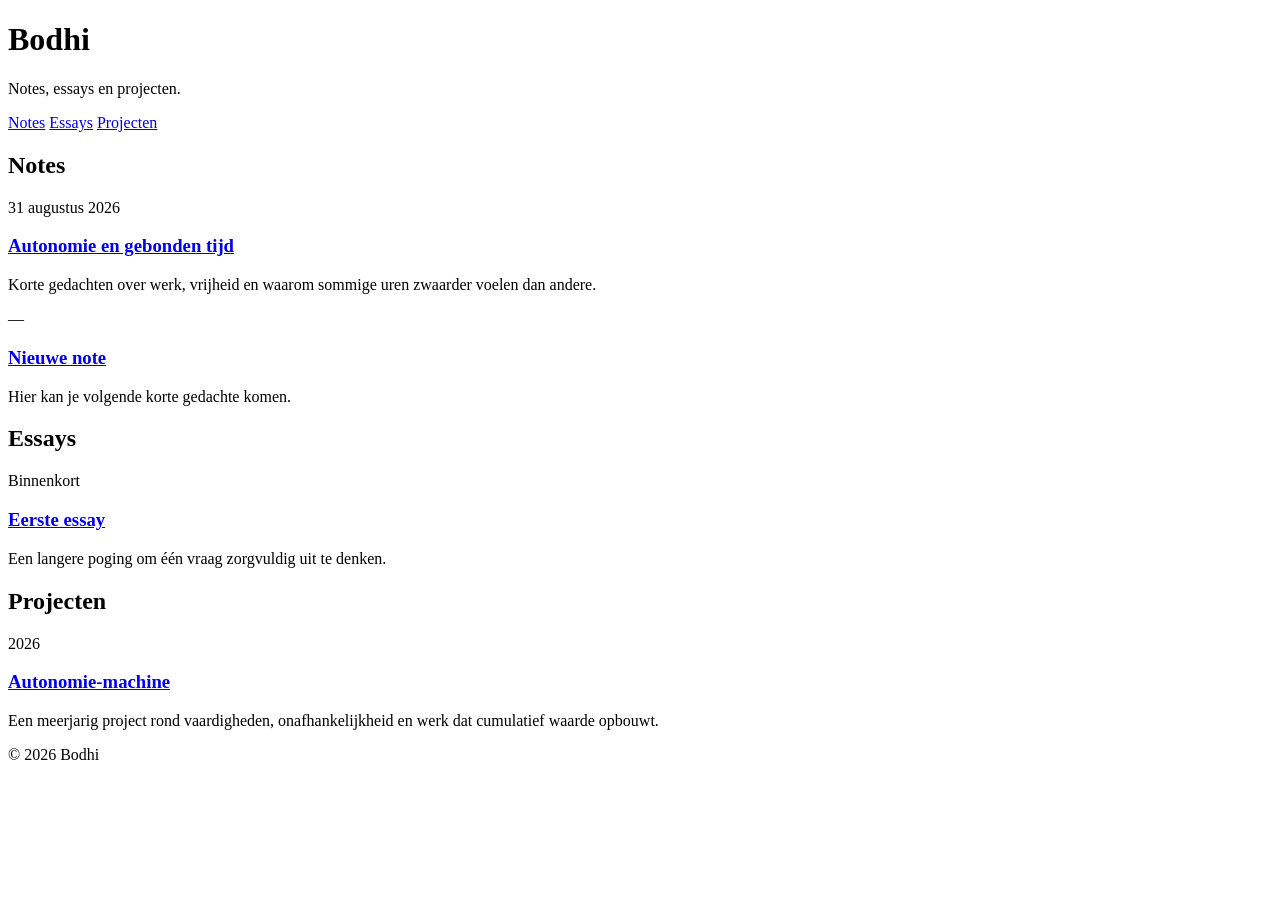
==== index.html @ 78ccd015 "Add initial website" ====
<!DOCTYPE html>
<html lang="nl">
<head>
  <meta charset="UTF-8" />
  <meta name="viewport" content="width=device-width, initial-scale=1.0" />
  <title>Bodhi</title>
  <link rel="stylesheet" href="style.css" />
</head>
<body>
  <main>
    <header>
      <h1>Bodhi</h1>
      <p>Notes, essays en projecten.</p>
    </header>

    <nav>
      <a href="#notes">Notes</a>
      <a href="#essays">Essays</a>
      <a href="#projects">Projecten</a>
    </nav>

    <section id="notes">
      <h2>Notes</h2>

      <article>
        <div class="meta">31 augustus 2026</div>
        <h3><a href="#">Autonomie en gebonden tijd</a></h3>
        <p>Korte gedachten over werk, vrijheid en waarom sommige uren zwaarder voelen dan andere.</p>
      </article>

      <article>
        <div class="meta">—</div>
        <h3><a href="#">Nieuwe note</a></h3>
        <p>Hier kan je volgende korte gedachte komen.</p>
      </article>
    </section>

    <section id="essays">
      <h2>Essays</h2>

      <article>
        <div class="meta">Binnenkort</div>
        <h3><a href="#">Eerste essay</a></h3>
        <p>Een langere poging om één vraag zorgvuldig uit te denken.</p>
      </article>
    </section>

    <section id="projects">
      <h2>Projecten</h2>

      <article>
        <div class="meta">2026</div>
        <h3><a href="#">Autonomie-machine</a></h3>
        <p>Een meerjarig project rond vaardigheden, onafhankelijkheid en werk dat cumulatief waarde opbouwt.</p>
      </article>
    </section>

    <footer>
      <p>© 2026 Bodhi</p>
    </footer>
  </main>
</body>
</html>
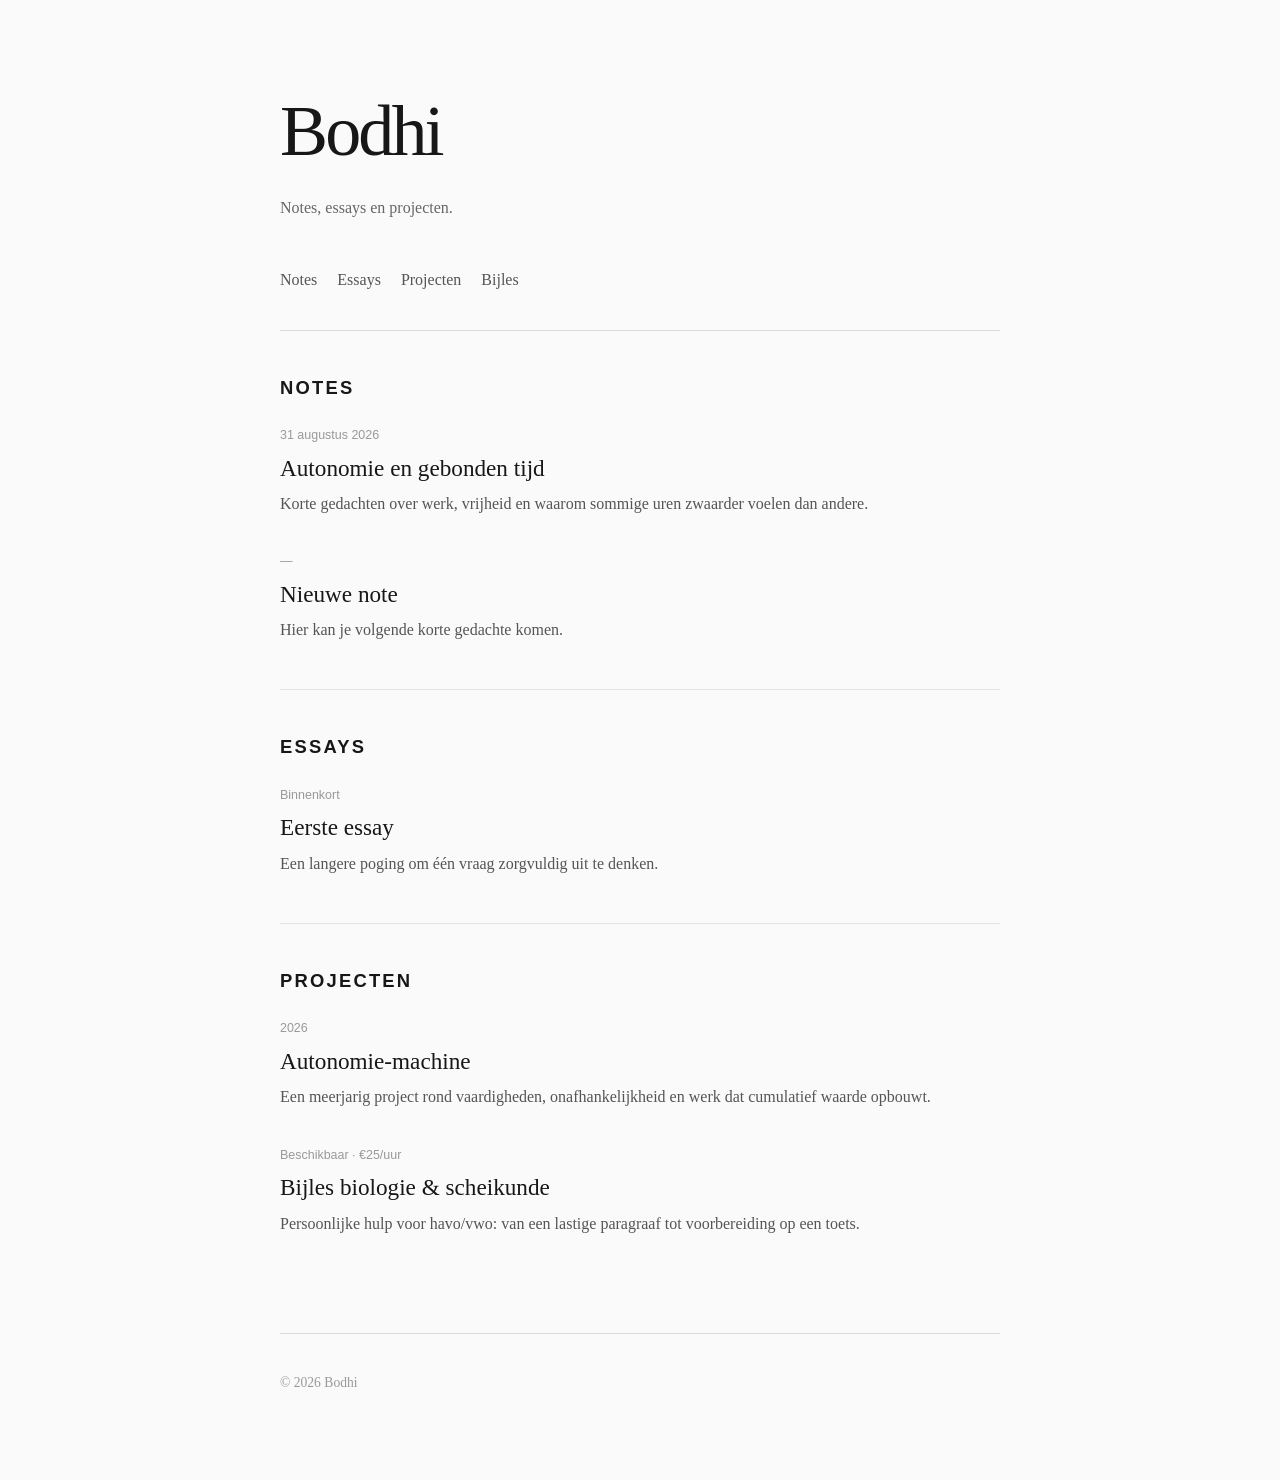
==== commit d8e4cbb2: "Link tutoring offer from homepage" ====
--- a/index.html
+++ b/index.html
@@ -17,6 +17,7 @@
       <a href="#notes">Notes</a>
       <a href="#essays">Essays</a>
       <a href="#projects">Projecten</a>
+      <a href="bijles.html">Bijles</a>
     </nav>
 
     <section id="notes">
@@ -53,6 +54,12 @@
         <h3><a href="#">Autonomie-machine</a></h3>
         <p>Een meerjarig project rond vaardigheden, onafhankelijkheid en werk dat cumulatief waarde opbouwt.</p>
       </article>
+
+      <article>
+        <div class="meta">Beschikbaar · €25/uur</div>
+        <h3><a href="bijles.html">Bijles biologie & scheikunde</a></h3>
+        <p>Persoonlijke hulp voor havo/vwo: van een lastige paragraaf tot voorbereiding op een toets.</p>
+      </article>
     </section>
 
     <footer>
--- a/style.css
+++ b/style.css
@@ -0,0 +1,114 @@
+* {
+  box-sizing: border-box;
+}
+
+html {
+  scroll-behavior: smooth;
+}
+
+body {
+  margin: 0;
+  font-family: Georgia, "Times New Roman", serif;
+  background: #fafafa;
+  color: #171717;
+  line-height: 1.65;
+}
+
+main {
+  width: min(720px, calc(100% - 40px));
+  margin: 0 auto;
+  padding: 72px 0;
+}
+
+header {
+  margin-bottom: 28px;
+}
+
+h1 {
+  margin: 0;
+  font-size: clamp(2.5rem, 8vw, 4.5rem);
+  font-weight: 500;
+  letter-spacing: -0.04em;
+}
+
+header p {
+  margin: 4px 0 0;
+  color: #666;
+}
+
+nav {
+  display: flex;
+  gap: 20px;
+  padding: 18px 0 36px;
+  border-bottom: 1px solid #ddd;
+}
+
+a {
+  color: inherit;
+  text-decoration: none;
+}
+
+nav a {
+  color: #555;
+}
+
+a:hover {
+  text-decoration: underline;
+  text-underline-offset: 4px;
+}
+
+section {
+  padding: 42px 0 12px;
+}
+
+section + section {
+  border-top: 1px solid #e3e3e3;
+}
+
+h2 {
+  margin: 0 0 22px;
+  font-size: 1.15rem;
+  font-family: Arial, Helvetica, sans-serif;
+  text-transform: uppercase;
+  letter-spacing: 0.12em;
+}
+
+article {
+  margin-bottom: 34px;
+}
+
+article h3 {
+  margin: 3px 0 4px;
+  font-size: 1.45rem;
+  font-weight: 500;
+}
+
+article p {
+  margin: 0;
+  color: #555;
+}
+
+.meta {
+  font-family: Arial, Helvetica, sans-serif;
+  font-size: 0.78rem;
+  color: #999;
+}
+
+footer {
+  margin-top: 50px;
+  padding-top: 24px;
+  border-top: 1px solid #ddd;
+  color: #999;
+  font-size: 0.85rem;
+}
+
+@media (max-width: 520px) {
+  main {
+    padding-top: 42px;
+  }
+
+  nav {
+    gap: 14px;
+    flex-wrap: wrap;
+  }
+}
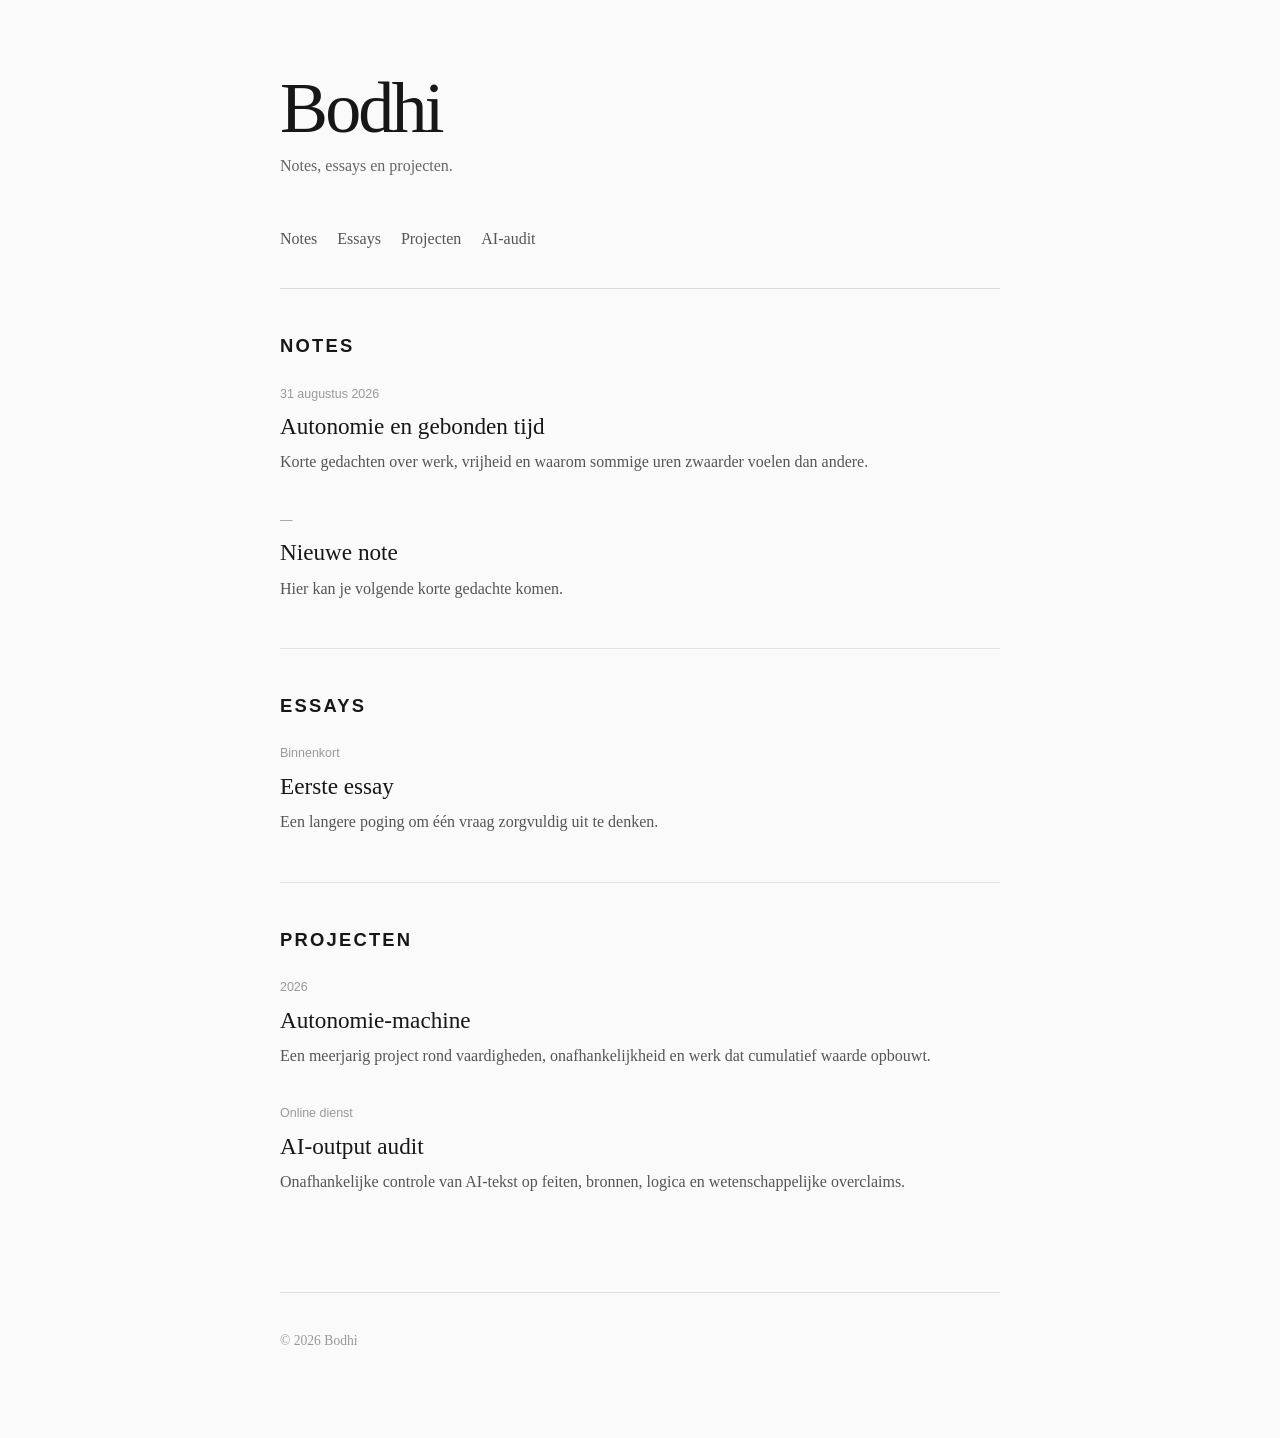
==== commit 802eb3b2: "Link AI audit service from homepage" ====
--- a/index.html
+++ b/index.html
@@ -17,7 +17,7 @@
       <a href="#notes">Notes</a>
       <a href="#essays">Essays</a>
       <a href="#projects">Projecten</a>
-      <a href="bijles.html">Bijles</a>
+      <a href="ai-audit.html">AI-audit</a>
     </nav>
 
     <section id="notes">
@@ -56,9 +56,9 @@
       </article>
 
       <article>
-        <div class="meta">Beschikbaar · €25/uur</div>
-        <h3><a href="bijles.html">Bijles biologie & scheikunde</a></h3>
-        <p>Persoonlijke hulp voor havo/vwo: van een lastige paragraaf tot voorbereiding op een toets.</p>
+        <div class="meta">Online dienst</div>
+        <h3><a href="ai-audit.html">AI-output audit</a></h3>
+        <p>Onafhankelijke controle van AI-tekst op feiten, bronnen, logica en wetenschappelijke overclaims.</p>
       </article>
     </section>
 
--- a/style.css
+++ b/style.css
@@ -29,10 +29,11 @@
   font-size: clamp(2.5rem, 8vw, 4.5rem);
   font-weight: 500;
   letter-spacing: -0.04em;
+  line-height: 1.02;
 }
 
 header p {
-  margin: 4px 0 0;
+  margin: 8px 0 0;
   color: #666;
 }
 
@@ -94,6 +95,60 @@
   color: #999;
 }
 
+.offer-hero {
+  padding-top: 18px;
+}
+
+.offer-hero p {
+  max-width: 620px;
+  font-size: 1.08rem;
+  color: #444;
+}
+
+.price {
+  margin-bottom: 14px;
+  font-family: Arial, Helvetica, sans-serif;
+  font-size: 2.4rem;
+  font-weight: 700;
+  letter-spacing: -0.04em;
+}
+
+.price span {
+  font-size: 0.95rem;
+  font-weight: 400;
+  color: #777;
+  letter-spacing: 0;
+}
+
+.button {
+  display: inline-block;
+  margin-top: 10px;
+  padding: 11px 16px;
+  border: 1px solid #171717;
+  border-radius: 4px;
+  font-family: Arial, Helvetica, sans-serif;
+  font-size: 0.9rem;
+}
+
+.button:hover {
+  text-decoration: none;
+  background: #171717;
+  color: #fafafa;
+}
+
+.clean-list {
+  margin: 0;
+  padding-left: 20px;
+}
+
+.clean-list li {
+  margin-bottom: 8px;
+}
+
+.muted {
+  color: #777;
+}
+
 footer {
   margin-top: 50px;
   padding-top: 24px;
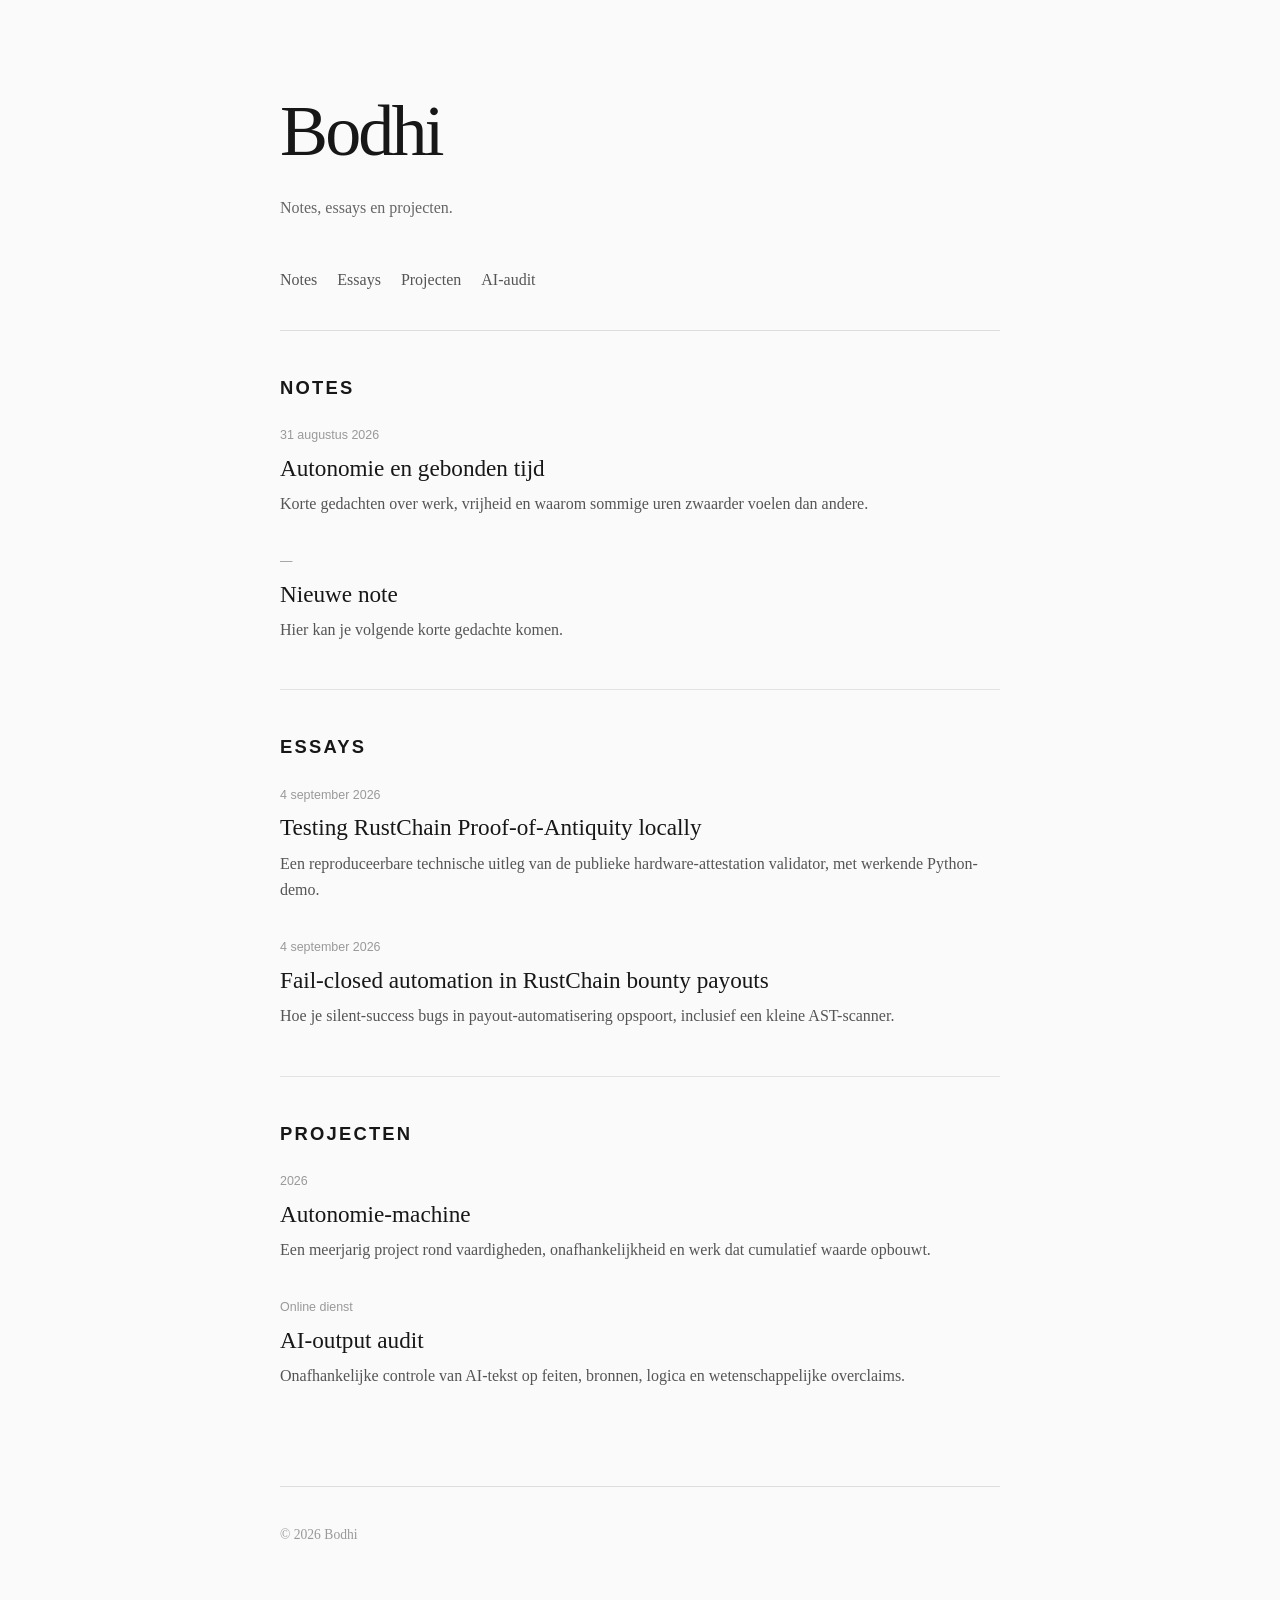
==== commit 473178d0: "List RustChain bounty tutorials on homepage" ====
--- a/index.html
+++ b/index.html
@@ -40,9 +40,15 @@
       <h2>Essays</h2>
 
       <article>
-        <div class="meta">Binnenkort</div>
-        <h3><a href="#">Eerste essay</a></h3>
-        <p>Een langere poging om één vraag zorgvuldig uit te denken.</p>
+        <div class="meta">4 september 2026</div>
+        <h3><a href="rustchain-proof-of-antiquity.html">Testing RustChain Proof-of-Antiquity locally</a></h3>
+        <p>Een reproduceerbare technische uitleg van de publieke hardware-attestation validator, met werkende Python-demo.</p>
+      </article>
+
+      <article>
+        <div class="meta">4 september 2026</div>
+        <h3><a href="rustchain-fail-closed-payouts.html">Fail-closed automation in RustChain bounty payouts</a></h3>
+        <p>Hoe je silent-success bugs in payout-automatisering opspoort, inclusief een kleine AST-scanner.</p>
       </article>
     </section>
 
--- a/style.css
+++ b/style.css
@@ -29,11 +29,10 @@
   font-size: clamp(2.5rem, 8vw, 4.5rem);
   font-weight: 500;
   letter-spacing: -0.04em;
-  line-height: 1.02;
 }
 
 header p {
-  margin: 8px 0 0;
+  margin: 4px 0 0;
   color: #666;
 }
 
@@ -49,7 +48,8 @@
   text-decoration: none;
 }
 
-nav a {
+nav a,
+.back-link {
   color: #555;
 }
 
@@ -95,58 +95,63 @@
   color: #999;
 }
 
-.offer-hero {
-  padding-top: 18px;
+.service-hero {
+  display: grid;
+  grid-template-columns: minmax(180px, 0.8fr) 1.4fr;
+  gap: 36px;
+  align-items: start;
 }
 
-.offer-hero p {
-  max-width: 620px;
-  font-size: 1.08rem;
-  color: #444;
+.price-card,
+.audit-example,
+.offer-grid article {
+  border: 1px solid #ddd;
+  padding: 22px;
+  background: #fff;
 }
 
 .price {
-  margin-bottom: 14px;
+  margin: 2px 0 4px;
   font-family: Arial, Helvetica, sans-serif;
-  font-size: 2.4rem;
+  font-size: 2.8rem;
   font-weight: 700;
-  letter-spacing: -0.04em;
+  letter-spacing: -0.05em;
 }
 
-.price span {
-  font-size: 0.95rem;
-  font-weight: 400;
-  color: #777;
-  letter-spacing: 0;
-}
-
-.button {
-  display: inline-block;
-  margin-top: 10px;
-  padding: 11px 16px;
-  border: 1px solid #171717;
-  border-radius: 4px;
-  font-family: Arial, Helvetica, sans-serif;
-  font-size: 0.9rem;
-}
-
-.button:hover {
-  text-decoration: none;
-  background: #171717;
-  color: #fafafa;
+.price-card p,
+.audit-example p,
+.offer-grid article p {
+  color: #555;
 }
 
 .clean-list {
   margin: 0;
-  padding-left: 20px;
+  padding-left: 1.2rem;
 }
 
-.clean-list li {
-  margin-bottom: 8px;
+.clean-list li + li {
+  margin-top: 8px;
 }
 
-.muted {
-  color: #777;
+.audit-example h3 {
+  margin-top: 18px;
+}
+
+.offer-grid {
+  display: grid;
+  grid-template-columns: repeat(2, minmax(0, 1fr));
+  gap: 18px;
+}
+
+.offer-grid article {
+  margin: 0;
+}
+
+.cta-note {
+  margin-top: 22px;
+  padding: 18px 20px;
+  border-left: 3px solid #171717;
+  background: #f2f2f2;
 }
 
 footer {
@@ -157,7 +162,7 @@
   font-size: 0.85rem;
 }
 
-@media (max-width: 520px) {
+@media (max-width: 620px) {
   main {
     padding-top: 42px;
   }
@@ -166,4 +171,9 @@
     gap: 14px;
     flex-wrap: wrap;
   }
+
+  .service-hero,
+  .offer-grid {
+    grid-template-columns: 1fr;
+  }
 }
